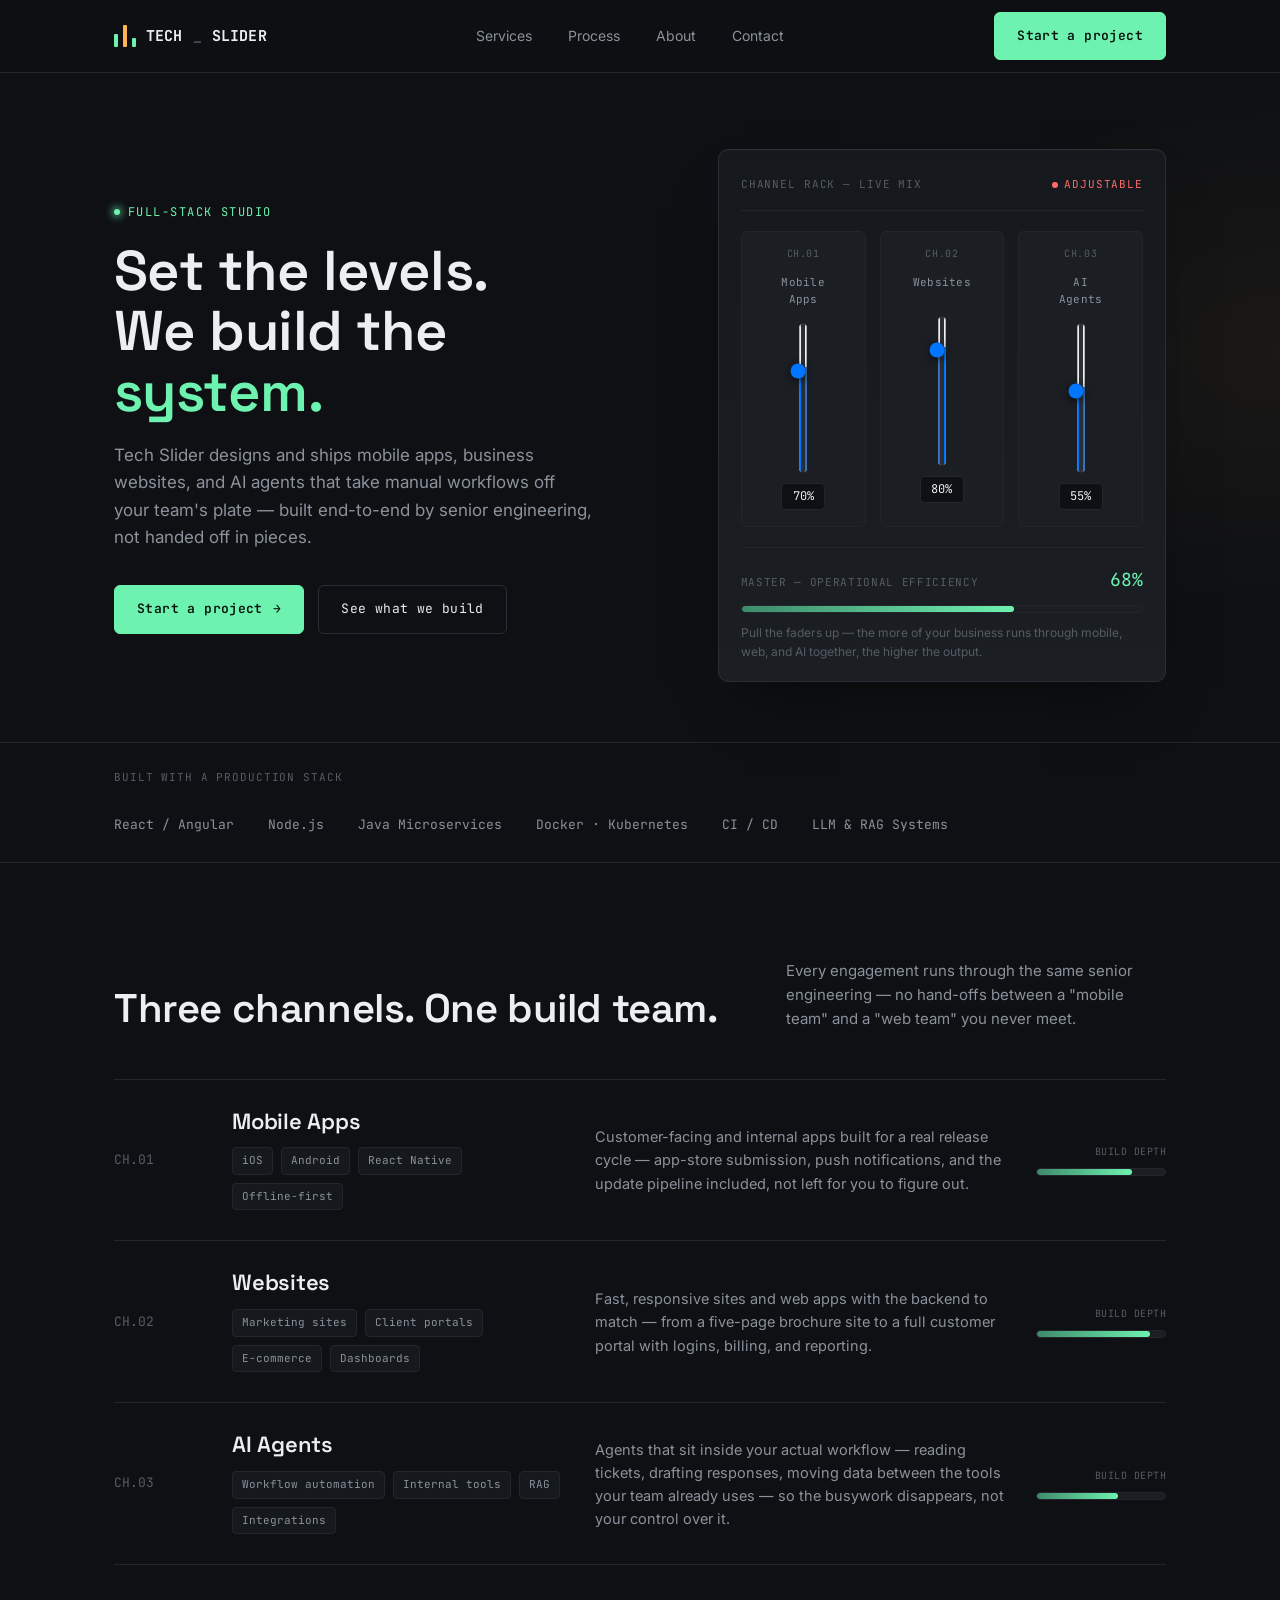
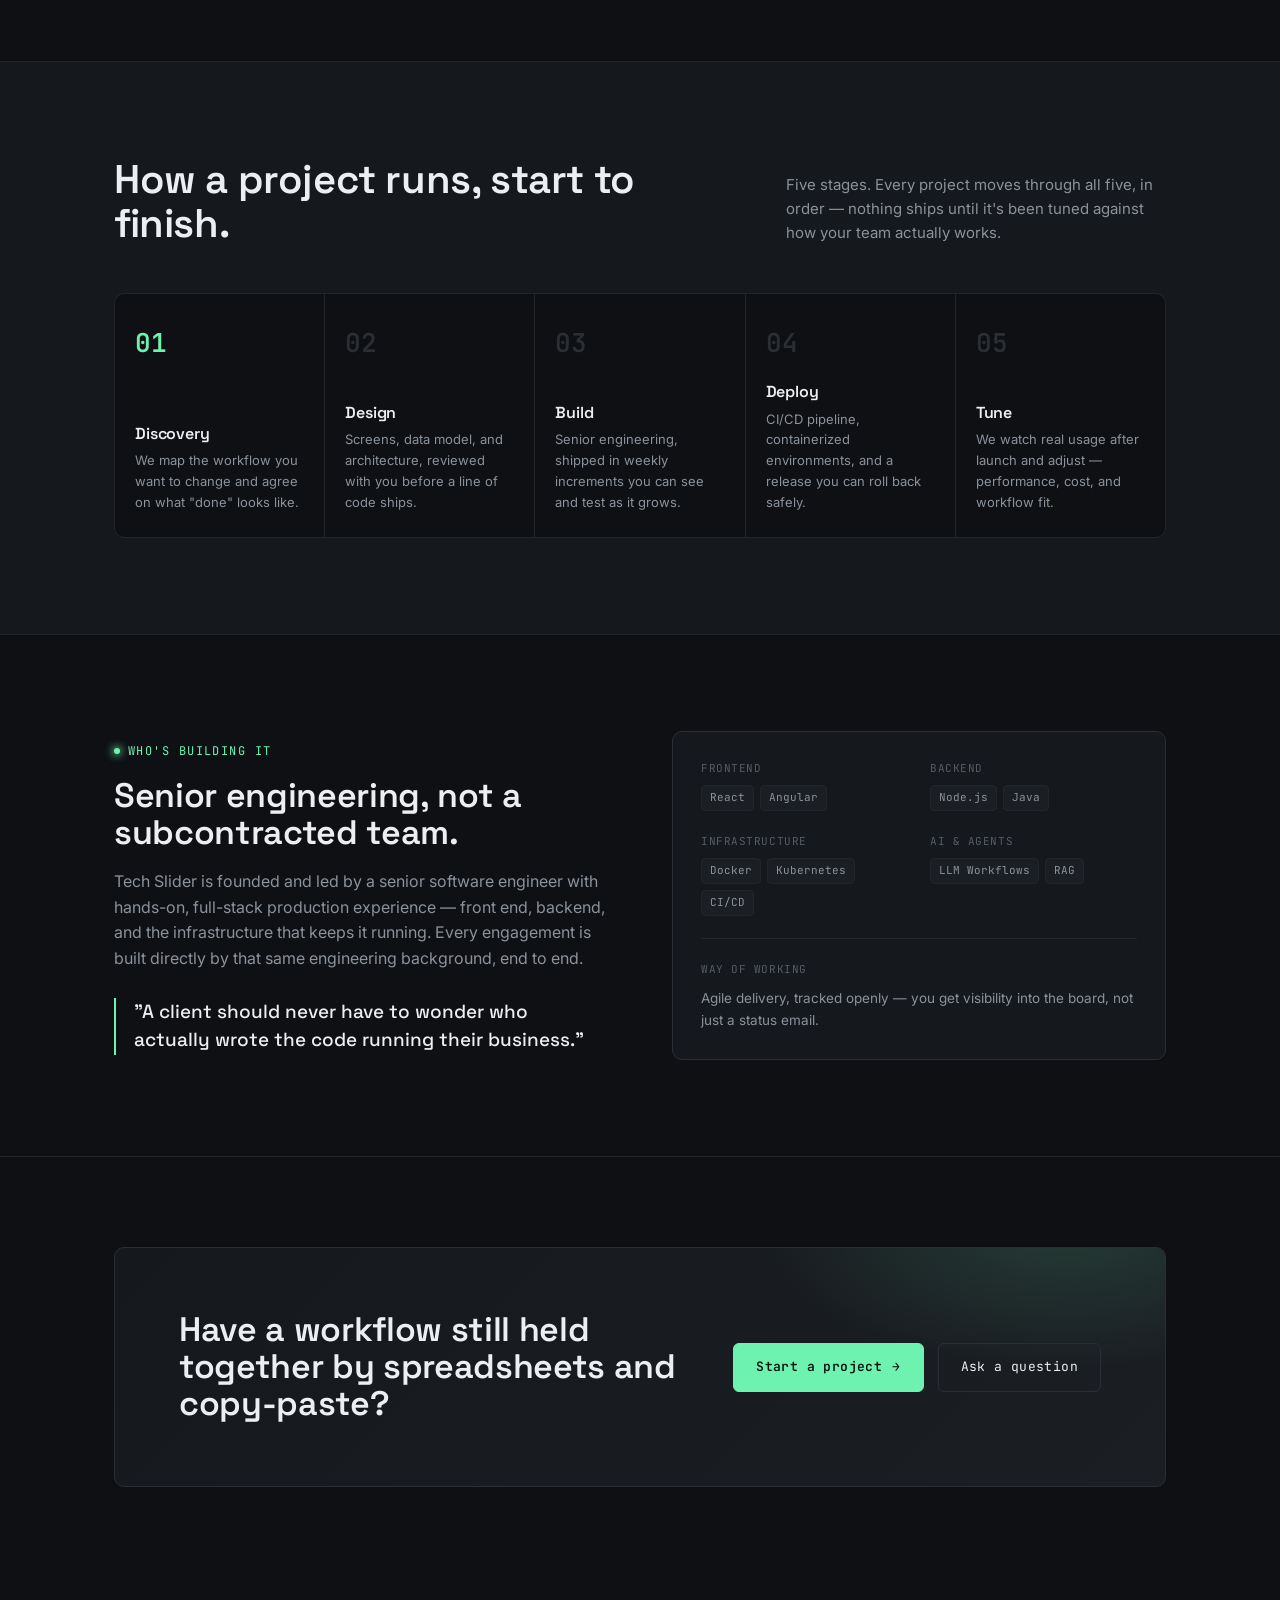
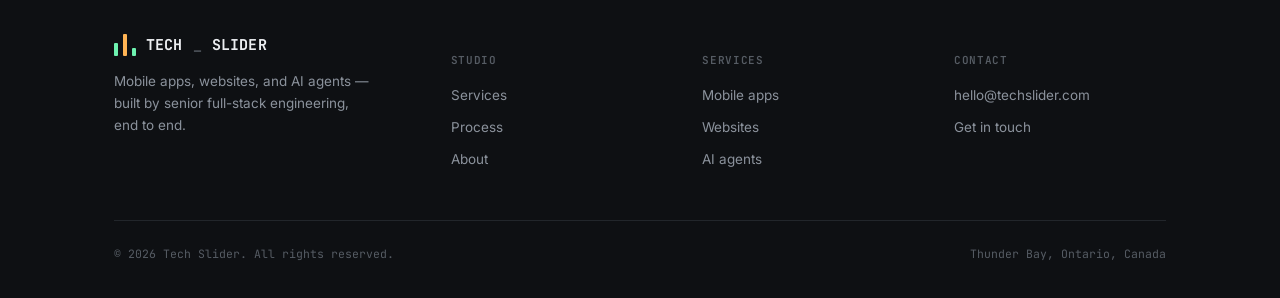
==== index.html @ cacb7ee8 "update web" ====
<!DOCTYPE html>
<html lang="en">
<head>
<meta charset="UTF-8">
<meta name="viewport" content="width=device-width, initial-scale=1.0">
<title>Tech Slider — Mobile Apps, Websites &amp; AI Agents</title>
<meta name="description" content="Tech Slider builds mobile apps, business websites, and AI agents that automate real workflows. Founded and led by a senior full-stack engineer.">
<link rel="preconnect" href="https://fonts.googleapis.com">
<link href="https://fonts.googleapis.com/css2?family=Space+Grotesk:wght@500;600;700&family=Inter:wght@400;500;600&family=JetBrains+Mono:wght@400;500;600;700&display=swap" rel="stylesheet">
<link rel="stylesheet" href="styles.css">
</head>
<body>

<nav class="nav">
  <div class="wrap">
    <a href="index.html" class="logo">
      <span class="mark"><span></span><span></span><span></span></span>
      TECH<span class="dim">_</span>SLIDER
    </a>
    <div class="nav-links">
      <a href="#services">Services</a>
      <a href="#process">Process</a>
      <a href="#founder">About</a>
      <a href="contact.html">Contact</a>
    </div>
    <div class="nav-right">
      <a href="contact.html" class="btn btn-primary">Start a project</a>
      <button class="nav-toggle" aria-label="Open menu">
        <svg width="18" height="18" viewBox="0 0 18 18" fill="none"><path d="M2 5h14M2 9h14M2 13h14" stroke="currentColor" stroke-width="1.6" stroke-linecap="round"/></svg>
      </button>
    </div>
  </div>
</nav>

<header class="hero">
  <div class="wrap">
    <div class="hero-copy">
      <span class="eyebrow">Full-stack studio</span>
      <h1>Set the levels.<br>We build the <span class="accent">system.</span></h1>
      <p class="lede">Tech Slider designs and ships mobile apps, business websites, and AI agents that take manual workflows off your team's plate — built end-to-end by senior engineering, not handed off in pieces.</p>
      <div class="hero-actions">
        <a href="contact.html" class="btn btn-primary">Start a project <span class="arrow">→</span></a>
        <a href="#services" class="btn btn-ghost">See what we build</a>
      </div>
    </div>

    <div class="console" id="console">
      <div class="console-head">
        <span>Channel Rack — Live Mix</span>
        <span class="rec">Adjustable</span>
      </div>
      <div class="channels">
        <div class="channel">
          <span class="ch-num">CH.01</span>
          <span class="ch-name">Mobile<br>Apps</span>
          <div class="fader-track">
            <input type="range" min="0" max="100" value="70" orient="vertical" data-channel="mobile" aria-label="Mobile apps level">
          </div>
          <span class="ch-readout" data-readout="mobile">70%</span>
        </div>
        <div class="channel">
          <span class="ch-num">CH.02</span>
          <span class="ch-name">Websites</span>
          <div class="fader-track">
            <input type="range" min="0" max="100" value="80" orient="vertical" data-channel="web" aria-label="Websites level">
          </div>
          <span class="ch-readout" data-readout="web">80%</span>
        </div>
        <div class="channel">
          <span class="ch-num">CH.03</span>
          <span class="ch-name">AI<br>Agents</span>
          <div class="fader-track">
            <input type="range" min="0" max="100" value="55" orient="vertical" data-channel="ai" aria-label="AI agents level">
          </div>
          <span class="ch-readout" data-readout="ai">55%</span>
        </div>
      </div>
      <div class="master">
        <div class="master-row">
          <span>Master — Operational Efficiency</span>
          <span class="val" id="master-val">68%</span>
        </div>
        <div class="meter"><div class="meter-fill" id="master-fill" style="width:68%"></div></div>
        <p class="master-caption">Pull the faders up — the more of your business runs through mobile, web, and AI together, the higher the output.</p>
      </div>
    </div>
  </div>
</header>

<div class="strip">
  <div class="wrap">
    <span class="strip-label">Built with a production stack</span>
    <div class="strip-items">
      <span>React / Angular</span>
      <span>Node.js</span>
      <span>Java Microservices</span>
      <span>Docker · Kubernetes</span>
      <span>CI / CD</span>
      <span>LLM &amp; RAG Systems</span>
    </div>
  </div>
</div>

<section class="services" id="services">
  <div class="wrap">
    <div class="section-head">
      <h2>Three channels. One build team.</h2>
      <p class="desc">Every engagement runs through the same senior engineering — no hand-offs between a "mobile team" and a "web team" you never meet.</p>
    </div>

    <div class="strip-list">
      <div class="svc">
        <span class="svc-num">CH.01</span>
        <div class="svc-main">
          <h3>Mobile Apps</h3>
          <div class="tags">
            <span>iOS</span><span>Android</span><span>React Native</span><span>Offline-first</span>
          </div>
        </div>
        <p class="svc-desc">Customer-facing and internal apps built for a real release cycle — app-store submission, push notifications, and the update pipeline included, not left for you to figure out.</p>
        <div class="svc-meter">
          <span class="m-label">Build depth</span>
          <div class="meter"><div class="meter-fill" style="width:74%"></div></div>
        </div>
      </div>

      <div class="svc">
        <span class="svc-num">CH.02</span>
        <div class="svc-main">
          <h3>Websites</h3>
          <div class="tags">
            <span>Marketing sites</span><span>Client portals</span><span>E-commerce</span><span>Dashboards</span>
          </div>
        </div>
        <p class="svc-desc">Fast, responsive sites and web apps with the backend to match — from a five-page brochure site to a full customer portal with logins, billing, and reporting.</p>
        <div class="svc-meter">
          <span class="m-label">Build depth</span>
          <div class="meter"><div class="meter-fill" style="width:88%"></div></div>
        </div>
      </div>

      <div class="svc">
        <span class="svc-num">CH.03</span>
        <div class="svc-main">
          <h3>AI Agents</h3>
          <div class="tags">
            <span>Workflow automation</span><span>Internal tools</span><span>RAG</span><span>Integrations</span>
          </div>
        </div>
        <p class="svc-desc">Agents that sit inside your actual workflow — reading tickets, drafting responses, moving data between the tools your team already uses — so the busywork disappears, not your control over it.</p>
        <div class="svc-meter">
          <span class="m-label">Build depth</span>
          <div class="meter"><div class="meter-fill" style="width:63%"></div></div>
        </div>
      </div>
    </div>
  </div>
</section>

<section class="process" id="process">
  <div class="wrap">
    <div class="section-head">
      <h2>How a project runs, start to finish.</h2>
      <p class="desc">Five stages. Every project moves through all five, in order — nothing ships until it's been tuned against how your team actually works.</p>
    </div>
    <div class="steps">
      <div class="step is-current">
        <span class="step-num">01</span>
        <div>
          <h4>Discovery</h4>
          <p>We map the workflow you want to change and agree on what "done" looks like.</p>
        </div>
      </div>
      <div class="step">
        <span class="step-num">02</span>
        <div>
          <h4>Design</h4>
          <p>Screens, data model, and architecture, reviewed with you before a line of code ships.</p>
        </div>
      </div>
      <div class="step">
        <span class="step-num">03</span>
        <div>
          <h4>Build</h4>
          <p>Senior engineering, shipped in weekly increments you can see and test as it grows.</p>
        </div>
      </div>
      <div class="step">
        <span class="step-num">04</span>
        <div>
          <h4>Deploy</h4>
          <p>CI/CD pipeline, containerized environments, and a release you can roll back safely.</p>
        </div>
      </div>
      <div class="step">
        <span class="step-num">05</span>
        <div>
          <h4>Tune</h4>
          <p>We watch real usage after launch and adjust — performance, cost, and workflow fit.</p>
        </div>
      </div>
    </div>
  </div>
</section>

<section class="founder" id="founder">
  <div class="wrap">
    <div class="founder-copy">
      <span class="eyebrow">Who's building it</span>
      <h2>Senior engineering, not a subcontracted team.</h2>
      <p class="lede">Tech Slider is founded and led by a senior software engineer with hands-on, full-stack production experience — front end, backend, and the infrastructure that keeps it running. Every engagement is built directly by that same engineering background, end to end.</p>
      <p class="quote">"A client should never have to wonder who actually wrote the code running their business."</p>
    </div>
    <div class="founder-card">
      <div class="grid-stats">
        <div>
          <div class="stat-label">Frontend</div>
          <div class="stat-tags"><span>React</span><span>Angular</span></div>
        </div>
        <div>
          <div class="stat-label">Backend</div>
          <div class="stat-tags"><span>Node.js</span><span>Java</span></div>
        </div>
        <div>
          <div class="stat-label">Infrastructure</div>
          <div class="stat-tags"><span>Docker</span><span>Kubernetes</span><span>CI/CD</span></div>
        </div>
        <div>
          <div class="stat-label">AI &amp; Agents</div>
          <div class="stat-tags"><span>LLM Workflows</span><span>RAG</span></div>
        </div>
      </div>
      <hr>
      <div class="stat-label" style="margin-bottom:10px;">Way of working</div>
      <p style="font-size:13.5px;">Agile delivery, tracked openly — you get visibility into the board, not just a status email.</p>
    </div>
  </div>
</section>

<section class="cta-band">
  <div class="wrap">
    <div class="cta-panel">
      <h2>Have a workflow still held together by spreadsheets and copy-paste?</h2>
      <div class="actions">
        <a href="contact.html" class="btn btn-primary">Start a project <span class="arrow">→</span></a>
        <a href="contact.html#faq" class="btn btn-ghost">Ask a question</a>
      </div>
    </div>
  </div>
</section>

<footer>
  <div class="wrap">
    <div class="foot-top">
      <div class="foot-brand">
        <a href="index.html" class="logo">
          <span class="mark"><span></span><span></span><span></span></span>
          TECH<span class="dim">_</span>SLIDER
        </a>
        <p>Mobile apps, websites, and AI agents — built by senior full-stack engineering, end to end.</p>
      </div>
      <div class="foot-col">
        <h5>Studio</h5>
        <a href="#services">Services</a>
        <a href="#process">Process</a>
        <a href="#founder">About</a>
      </div>
      <div class="foot-col">
        <h5>Services</h5>
        <a href="#services">Mobile apps</a>
        <a href="#services">Websites</a>
        <a href="#services">AI agents</a>
      </div>
      <div class="foot-col">
        <h5>Contact</h5>
        <a href="mailto:hello@techslider.com">hello@techslider.com</a>
        <a href="contact.html">Get in touch</a>
      </div>
    </div>
    <div class="foot-bottom">
      <span>© <span id="year">2026</span> Tech Slider. All rights reserved.</span>
      <span>Thunder Bay, Ontario, Canada</span>
    </div>
  </div>
</footer>

<script src="script.js"></script>
</body>
</html>
---- styles.css ----
/* ==========================================================================
   TECH SLIDER — design tokens
   Concept: a mixing console. The company name is taken literally — every
   section reads like a channel strip on a hardware mixer, with faders,
   meters, and channel numbers standing in for services and process steps.
   ========================================================================== */

:root {
  /* color */
  --ink:        #0E1013;   /* page background */
  --panel:      #15181C;   /* raised panel background */
  --panel-2:    #1B1F24;   /* deeper inset panel */
  --line:       #2B2F35;   /* hairline dividers */
  --line-soft:  #22262B;
  --text:       #ECEEF1;   /* primary text */
  --text-muted: #8B929C;   /* secondary text */
  --text-faint: #565C64;   /* tertiary / labels */
  --signal:     #6EF2B0;   /* mint signal-green — primary accent */
  --signal-dim: #3E8A6B;
  --amber:      #FFB454;   /* secondary accent — warm signal */
  --red-peak:   #FF6B6B;   /* peak / alert accent, used sparingly */

  /* type */
  --font-display: 'Space Grotesk', 'Arial Narrow', sans-serif;
  --font-body:    'Inter', -apple-system, BlinkMacSystemFont, sans-serif;
  --font-mono:    'JetBrains Mono', 'SFMono-Regular', Consolas, monospace;

  /* layout */
  --max: 1180px;
  --edge: clamp(20px, 5vw, 64px);
  --radius: 10px;
  --radius-sm: 6px;
}

@media (prefers-reduced-motion: no-preference) {
  :root { --transition-base: 220ms cubic-bezier(.4,0,.2,1); }
}
@media (prefers-reduced-motion: reduce) {
  :root { --transition-base: 0ms; }
}

* { box-sizing: border-box; }
html { scroll-behavior: smooth; }
@media (prefers-reduced-motion: reduce) {
  html { scroll-behavior: auto; }
  *, *::before, *::after { animation-duration: 0.01ms !important; animation-iteration-count: 1 !important; transition-duration: 0.01ms !important; }
}

body {
  margin: 0;
  background: var(--ink);
  background-image:
    radial-gradient(ellipse 900px 500px at 15% -10%, rgba(110,242,176,0.06), transparent 60%),
    radial-gradient(ellipse 700px 500px at 100% 10%, rgba(255,180,84,0.05), transparent 55%);
  color: var(--text);
  font-family: var(--font-body);
  font-size: 16px;
  line-height: 1.6;
  -webkit-font-smoothing: antialiased;
}

img, svg { display: block; max-width: 100%; }
a { color: inherit; text-decoration: none; }
button { font: inherit; }

::selection { background: var(--signal); color: #06110C; }

:focus-visible {
  outline: 2px solid var(--signal);
  outline-offset: 3px;
  border-radius: 3px;
}

.wrap {
  max-width: var(--max);
  margin: 0 auto;
  padding-left: var(--edge);
  padding-right: var(--edge);
}

.eyebrow {
  font-family: var(--font-mono);
  font-size: 12px;
  letter-spacing: 0.12em;
  text-transform: uppercase;
  color: var(--signal);
  display: inline-flex;
  align-items: center;
  gap: 8px;
}
.eyebrow::before {
  content: "";
  width: 6px;
  height: 6px;
  border-radius: 50%;
  background: var(--signal);
  box-shadow: 0 0 8px 1px var(--signal);
}

h1, h2, h3, h4 {
  font-family: var(--font-display);
  font-weight: 600;
  letter-spacing: -0.01em;
  line-height: 1.08;
  margin: 0;
  color: var(--text);
}

p { margin: 0; color: var(--text-muted); }

.section-head {
  display: flex;
  flex-wrap: wrap;
  align-items: flex-end;
  justify-content: space-between;
  gap: 24px;
  margin-bottom: 48px;
}
.section-head h2 { font-size: clamp(28px, 4vw, 40px); max-width: 620px; }
.section-head .desc { max-width: 380px; font-size: 15px; }

/* ---- buttons ---- */
.btn {
  display: inline-flex;
  align-items: center;
  gap: 10px;
  font-family: var(--font-mono);
  font-size: 13px;
  letter-spacing: 0.03em;
  padding: 13px 22px;
  border-radius: var(--radius-sm);
  border: 1px solid var(--line);
  cursor: pointer;
  transition: border-color var(--transition-base), transform var(--transition-base), background var(--transition-base);
  white-space: nowrap;
}
.btn-primary {
  background: var(--signal);
  color: #06120C;
  border-color: var(--signal);
  font-weight: 600;
}
.btn-primary:hover { transform: translateY(-1px); box-shadow: 0 8px 24px -8px rgba(110,242,176,0.5); }
.btn-ghost {
  background: transparent;
  color: var(--text);
}
.btn-ghost:hover { border-color: var(--text-faint); background: var(--panel); }
.btn-ghost .arrow, .btn-primary .arrow { transition: transform var(--transition-base); }
.btn:hover .arrow { transform: translateX(3px); }

/* ==========================================================================
   NAV
   ========================================================================== */
.nav {
  position: sticky;
  top: 0;
  z-index: 50;
  background: rgba(14,16,19,0.82);
  backdrop-filter: blur(10px);
  border-bottom: 1px solid var(--line-soft);
}
.nav .wrap {
  display: flex;
  align-items: center;
  justify-content: space-between;
  height: 72px;
}
.logo {
  display: flex;
  align-items: center;
  gap: 10px;
  font-family: var(--font-mono);
  font-size: 15px;
  font-weight: 700;
  letter-spacing: 0.01em;
}
.logo .mark {
  width: 22px;
  height: 22px;
  position: relative;
}
.logo .mark span {
  position: absolute;
  bottom: 0;
  width: 4px;
  background: var(--signal);
  border-radius: 1px;
}
.logo .mark span:nth-child(1) { left: 0;  height: 60%; }
.logo .mark span:nth-child(2) { left: 9px; height: 100%; background: var(--amber); }
.logo .mark span:nth-child(3) { left: 18px; height: 40%; }
.logo .dim { color: var(--text-faint); font-weight: 500; }

.nav-links {
  display: flex;
  gap: 36px;
  font-size: 14px;
  color: var(--text-muted);
}
.nav-links a { transition: color var(--transition-base); position: relative; }
.nav-links a:hover, .nav-links a.active { color: var(--text); }
.nav-links a.active::after {
  content: "";
  position: absolute;
  left: 0; right: 0; bottom: -26px;
  height: 2px;
  background: var(--signal);
}
.nav-right { display: flex; align-items: center; gap: 20px; }
.nav-toggle {
  display: none;
  background: none;
  border: 1px solid var(--line);
  border-radius: var(--radius-sm);
  width: 40px; height: 40px;
  color: var(--text);
  align-items: center;
  justify-content: center;
}

@media (max-width: 860px) {
  .nav-links { display: none; }
  .nav-toggle { display: flex; }
}

/* ==========================================================================
   HERO / CONSOLE
   ========================================================================== */
.hero {
  padding: 76px 0 60px;
  border-bottom: 1px solid var(--line-soft);
}
.hero .wrap {
  display: grid;
  grid-template-columns: 1.1fr 0.9fr;
  gap: 56px;
  align-items: center;
}
.hero-copy h1 { font-size: clamp(34px, 5vw, 56px); margin-top: 18px; }
.hero-copy h1 .accent { color: var(--signal); }
.hero-copy .lede {
  margin-top: 20px;
  font-size: 17px;
  max-width: 480px;
}
.hero-actions {
  display: flex;
  gap: 14px;
  margin-top: 34px;
  flex-wrap: wrap;
}

/* console panel */
.console {
  background: linear-gradient(180deg, var(--panel), var(--panel-2));
  border: 1px solid var(--line);
  border-radius: var(--radius);
  padding: 26px 22px 20px;
  box-shadow: 0 30px 60px -30px rgba(0,0,0,0.6), inset 0 1px 0 rgba(255,255,255,0.03);
}
.console-head {
  display: flex;
  justify-content: space-between;
  align-items: center;
  font-family: var(--font-mono);
  font-size: 11px;
  letter-spacing: 0.08em;
  text-transform: uppercase;
  color: var(--text-faint);
  padding-bottom: 16px;
  margin-bottom: 20px;
  border-bottom: 1px solid var(--line-soft);
}
.console-head .rec { display: flex; align-items: center; gap: 6px; color: var(--red-peak); }
.console-head .rec::before {
  content: "";
  width: 6px; height: 6px; border-radius: 50%;
  background: var(--red-peak);
  animation: pulse 1.6s ease-in-out infinite;
}
@keyframes pulse { 0%,100% { opacity: 1; } 50% { opacity: 0.25; } }

.channels {
  display: grid;
  grid-template-columns: repeat(3, 1fr);
  gap: 14px;
}
.channel {
  background: var(--panel-2);
  border: 1px solid var(--line-soft);
  border-radius: var(--radius-sm);
  padding: 14px 10px 16px;
  display: flex;
  flex-direction: column;
  align-items: center;
  gap: 12px;
}
.channel .ch-num {
  font-family: var(--font-mono);
  font-size: 10px;
  color: var(--text-faint);
  letter-spacing: 0.06em;
}
.channel .ch-name {
  font-family: var(--font-mono);
  font-size: 11px;
  text-align: center;
  color: var(--text-muted);
  min-height: 28px;
  letter-spacing: 0.02em;
}
.fader-track {
  position: relative;
  height: 150px;
  width: 34px;
  display: flex;
  justify-content: center;
}
.fader-track input[type="range"] {
  -webkit-appearance: slider-vertical;
  appearance: slider-vertical;
  writing-mode: vertical-lr;
  direction: rtl;
  width: 28px;
  height: 150px;
  background: transparent;
  cursor: ns-resize;
}
/* track */
.fader-track input[type="range"] {
  --tint: var(--signal);
}
.fader-track input[type="range"]::-webkit-slider-runnable-track {
  width: 4px;
  background: var(--line);
  border-radius: 3px;
}
.fader-track input[type="range"]::-webkit-slider-thumb {
  -webkit-appearance: none;
  width: 26px;
  height: 14px;
  border-radius: 3px;
  background: var(--tint);
  border: 1px solid rgba(0,0,0,0.3);
  box-shadow: 0 2px 6px rgba(0,0,0,0.5);
  margin-left: -11px;
  cursor: ns-resize;
}
.fader-track input[type="range"]::-moz-range-track {
  width: 4px;
  background: var(--line);
  border-radius: 3px;
}
.fader-track input[type="range"]::-moz-range-thumb {
  width: 26px;
  height: 14px;
  border-radius: 3px;
  background: var(--tint);
  border: 1px solid rgba(0,0,0,0.3);
  cursor: ns-resize;
}
.channel:nth-child(2) .fader-track input[type="range"] { --tint: var(--amber); }

.ch-readout {
  font-family: var(--font-mono);
  font-size: 12px;
  color: var(--text);
  background: var(--ink);
  border: 1px solid var(--line-soft);
  border-radius: 4px;
  padding: 3px 8px;
  min-width: 44px;
  text-align: center;
}

.master {
  margin-top: 20px;
  padding-top: 18px;
  border-top: 1px solid var(--line-soft);
}
.master-row {
  display: flex;
  justify-content: space-between;
  align-items: baseline;
  font-family: var(--font-mono);
  font-size: 11px;
  color: var(--text-faint);
  letter-spacing: 0.06em;
  text-transform: uppercase;
  margin-bottom: 10px;
}
.master-row .val {
  font-size: 18px;
  color: var(--signal);
  letter-spacing: 0;
}
.meter {
  height: 8px;
  border-radius: 4px;
  background: var(--panel-2);
  border: 1px solid var(--line-soft);
  overflow: hidden;
}
.meter-fill {
  height: 100%;
  border-radius: 4px;
  background: linear-gradient(90deg, var(--signal-dim), var(--signal));
  transition: width 160ms linear;
  width: 55%;
}
.master-caption {
  margin-top: 10px;
  font-size: 12px;
  color: var(--text-faint);
}

@media (max-width: 900px) {
  .hero .wrap { grid-template-columns: 1fr; }
  .console { max-width: 420px; margin: 0 auto; width: 100%; }
}

/* ==========================================================================
   LOGO / TRUST STRIP
   ========================================================================== */
.strip {
  padding: 26px 0;
  border-bottom: 1px solid var(--line-soft);
}
.strip .wrap {
  display: flex;
  flex-wrap: wrap;
  gap: 28px 40px;
  align-items: center;
  justify-content: space-between;
}
.strip-label {
  font-family: var(--font-mono);
  font-size: 11px;
  letter-spacing: 0.08em;
  text-transform: uppercase;
  color: var(--text-faint);
}
.strip-items {
  display: flex;
  gap: 34px;
  flex-wrap: wrap;
  font-family: var(--font-mono);
  font-size: 13px;
  color: var(--text-muted);
}
.strip-items span { white-space: nowrap; }

/* ==========================================================================
   SERVICES — channel strips
   ========================================================================== */
.services { padding: 96px 0; border-bottom: 1px solid var(--line-soft); }

.strip-list { display: flex; flex-direction: column; border-top: 1px solid var(--line-soft); }
.svc {
  display: grid;
  grid-template-columns: 90px 1.3fr 1.6fr 130px;
  gap: 28px;
  align-items: center;
  padding: 30px 0;
  border-bottom: 1px solid var(--line-soft);
  transition: background var(--transition-base);
}
.svc:hover { background: rgba(255,255,255,0.015); }
.svc-num { font-family: var(--font-mono); font-size: 13px; color: var(--text-faint); }
.svc-main h3 { font-size: 22px; margin-bottom: 8px; }
.svc-main .tags {
  display: flex; flex-wrap: wrap; gap: 8px; margin-top: 14px;
}
.svc-main .tags span {
  font-family: var(--font-mono);
  font-size: 11px;
  color: var(--text-muted);
  background: var(--panel);
  border: 1px solid var(--line-soft);
  padding: 4px 9px;
  border-radius: 4px;
}
.svc-desc { font-size: 14.5px; }
.svc-meter { display: flex; flex-direction: column; gap: 8px; align-items: flex-end; }
.svc-meter .meter { width: 100%; }
.svc-meter .m-label {
  font-family: var(--font-mono);
  font-size: 10px;
  color: var(--text-faint);
  letter-spacing: 0.05em;
  text-transform: uppercase;
}

@media (max-width: 780px) {
  .svc { grid-template-columns: 1fr; gap: 12px; }
  .svc-meter { align-items: flex-start; }
}

/* ==========================================================================
   PROCESS — legit numbered sequence
   ========================================================================== */
.process { padding: 96px 0; border-bottom: 1px solid var(--line-soft); background: var(--panel); }
.steps {
  display: grid;
  grid-template-columns: repeat(5, 1fr);
  gap: 1px;
  background: var(--line-soft);
  border: 1px solid var(--line-soft);
  border-radius: var(--radius);
  overflow: hidden;
}
.step {
  background: var(--ink);
  padding: 28px 20px 24px;
  min-height: 210px;
  display: flex;
  flex-direction: column;
  justify-content: space-between;
}
.step .step-num {
  font-family: var(--font-mono);
  font-size: 26px;
  color: var(--line);
  font-weight: 600;
}
.step h4 { font-size: 16px; margin-top: 20px; }
.step p { font-size: 13px; margin-top: 8px; }
.step.is-current .step-num { color: var(--signal); }

@media (max-width: 900px) {
  .steps { grid-template-columns: 1fr 1fr; }
}
@media (max-width: 560px) {
  .steps { grid-template-columns: 1fr; }
  .step { min-height: auto; }
}

/* ==========================================================================
   FOUNDER / ABOUT
   ========================================================================== */
.founder { padding: 96px 0; border-bottom: 1px solid var(--line-soft); }
.founder .wrap {
  display: grid;
  grid-template-columns: 1fr 1fr;
  gap: 64px;
  align-items: center;
}
.founder-copy h2 { font-size: clamp(26px, 3.4vw, 34px); margin-top: 16px; }
.founder-copy p.lede { font-size: 16px; margin-top: 18px; color: var(--text-muted); }
.founder-copy .quote {
  margin-top: 26px;
  padding-left: 18px;
  border-left: 2px solid var(--signal);
  font-family: var(--font-display);
  font-size: 19px;
  color: var(--text);
  font-weight: 500;
  line-height: 1.5;
}
.founder-card {
  background: var(--panel);
  border: 1px solid var(--line);
  border-radius: var(--radius);
  padding: 28px;
}
.founder-card .grid-stats {
  display: grid;
  grid-template-columns: 1fr 1fr;
  gap: 22px;
}
.stat-label {
  font-family: var(--font-mono);
  font-size: 11px;
  letter-spacing: 0.05em;
  text-transform: uppercase;
  color: var(--text-faint);
  margin-bottom: 8px;
}
.stat-tags { display: flex; flex-wrap: wrap; gap: 6px; }
.stat-tags span {
  font-family: var(--font-mono);
  font-size: 11px;
  color: var(--text-muted);
  background: var(--panel-2);
  border: 1px solid var(--line-soft);
  padding: 3px 8px;
  border-radius: 4px;
}
.founder-card hr { border: none; border-top: 1px solid var(--line-soft); margin: 22px 0; }

@media (max-width: 860px) {
  .founder .wrap { grid-template-columns: 1fr; }
}

/* ==========================================================================
   CTA BANNER
   ========================================================================== */
.cta-band { padding: 90px 0; }
.cta-panel {
  background: linear-gradient(135deg, var(--panel), var(--panel-2));
  border: 1px solid var(--line);
  border-radius: var(--radius);
  padding: clamp(32px, 6vw, 64px);
  display: flex;
  justify-content: space-between;
  align-items: center;
  gap: 32px;
  flex-wrap: wrap;
  position: relative;
  overflow: hidden;
}
.cta-panel::before {
  content: "";
  position: absolute;
  inset: 0;
  background: radial-gradient(500px 240px at 90% -10%, rgba(110,242,176,0.14), transparent 60%);
  pointer-events: none;
}
.cta-panel h2 { font-size: clamp(24px, 3.4vw, 34px); max-width: 520px; position: relative; }
.cta-panel .actions { display: flex; gap: 14px; position: relative; flex-wrap: wrap; }

/* ==========================================================================
   FOOTER
   ========================================================================== */
footer { padding: 56px 0 34px; }
.foot-top {
  display: grid;
  grid-template-columns: 1.4fr 1fr 1fr 1fr;
  gap: 40px;
  padding-bottom: 40px;
  border-bottom: 1px solid var(--line-soft);
}
.foot-brand p { margin-top: 14px; font-size: 13.5px; max-width: 260px; }
.foot-col h5 {
  font-family: var(--font-mono);
  font-size: 11px;
  letter-spacing: 0.06em;
  text-transform: uppercase;
  color: var(--text-faint);
  margin-bottom: 16px;
  font-weight: 600;
}
.foot-col a, .foot-col p {
  display: block;
  font-size: 13.5px;
  color: var(--text-muted);
  margin-bottom: 10px;
  transition: color var(--transition-base);
}
.foot-col a:hover { color: var(--signal); }
.foot-bottom {
  display: flex;
  justify-content: space-between;
  flex-wrap: wrap;
  gap: 12px;
  padding-top: 24px;
  font-family: var(--font-mono);
  font-size: 11.5px;
  color: var(--text-faint);
}

@media (max-width: 780px) {
  .foot-top { grid-template-columns: 1fr 1fr; }
}
@media (max-width: 480px) {
  .foot-top { grid-template-columns: 1fr; }
}

/* ==========================================================================
   CONTACT PAGE
   ========================================================================== */
.page-hero { padding: 64px 0 48px; border-bottom: 1px solid var(--line-soft); }
.page-hero h1 { font-size: clamp(32px, 5vw, 48px); margin-top: 16px; max-width: 640px; }
.page-hero p.lede { font-size: 16px; margin-top: 16px; max-width: 520px; }

.contact-grid {
  padding: 80px 0;
  display: grid;
  grid-template-columns: 0.85fr 1.15fr;
  gap: 56px;
}
@media (max-width: 900px) {
  .contact-grid { grid-template-columns: 1fr; }
}

.info-panel {
  background: var(--panel);
  border: 1px solid var(--line);
  border-radius: var(--radius);
  padding: 30px;
  height: fit-content;
}
.info-row {
  display: flex;
  gap: 16px;
  padding: 18px 0;
  border-bottom: 1px solid var(--line-soft);
}
.info-row:first-child { padding-top: 0; }
.info-row:last-child { border-bottom: none; padding-bottom: 0; }
.info-icon {
  width: 38px; height: 38px;
  flex: 0 0 auto;
  display: flex; align-items: center; justify-content: center;
  border: 1px solid var(--line-soft);
  border-radius: 8px;
  color: var(--signal);
  background: var(--panel-2);
}
.info-icon svg { width: 17px; height: 17px; }
.info-text .label {
  font-family: var(--font-mono);
  font-size: 10.5px;
  letter-spacing: 0.06em;
  text-transform: uppercase;
  color: var(--text-faint);
  margin-bottom: 4px;
}
.info-text .value { font-size: 14.5px; color: var(--text); }
.info-text .value a:hover { color: var(--signal); }
.info-text .sub { font-size: 12.5px; color: var(--text-faint); margin-top: 3px; }

.social-row { display: flex; gap: 10px; margin-top: 24px; }
.social-row a {
  width: 38px; height: 38px;
  border: 1px solid var(--line-soft);
  border-radius: 8px;
  display: flex; align-items: center; justify-content: center;
  color: var(--text-muted);
  transition: color var(--transition-base), border-color var(--transition-base);
}
.social-row a:hover { color: var(--signal); border-color: var(--signal-dim); }
.social-row svg { width: 16px; height: 16px; }

/* form */
.form-panel {
  background: var(--panel);
  border: 1px solid var(--line);
  border-radius: var(--radius);
  padding: 34px;
}
.form-panel .console-head { margin-bottom: 26px; }
.field-row { display: grid; grid-template-columns: 1fr 1fr; gap: 18px; }
.field { margin-bottom: 20px; }
.field label {
  display: block;
  font-family: var(--font-mono);
  font-size: 11px;
  letter-spacing: 0.05em;
  text-transform: uppercase;
  color: var(--text-faint);
  margin-bottom: 9px;
}
.field input, .field select, .field textarea {
  width: 100%;
  background: var(--panel-2);
  border: 1px solid var(--line-soft);
  border-radius: var(--radius-sm);
  padding: 12px 14px;
  color: var(--text);
  font-family: var(--font-body);
  font-size: 14.5px;
  transition: border-color var(--transition-base);
}
.field select { appearance: none; background-image: url("data:image/svg+xml;utf8,<svg xmlns='http://www.w3.org/2000/svg' width='10' height='6'><path d='M0 0l5 6 5-6z' fill='%238B929C'/></svg>"); background-repeat: no-repeat; background-position: right 14px center; }
.field input:focus, .field select:focus, .field textarea:focus {
  outline: none;
  border-color: var(--signal);
}
.field textarea { resize: vertical; min-height: 120px; }
.field-hint { font-size: 11.5px; color: var(--text-faint); margin-top: 7px; }

.chip-select { display: flex; flex-wrap: wrap; gap: 8px; }
.chip {
  font-family: var(--font-mono);
  font-size: 12px;
  padding: 8px 14px;
  border: 1px solid var(--line-soft);
  border-radius: 20px;
  color: var(--text-muted);
  cursor: pointer;
  transition: all var(--transition-base);
  background: var(--panel-2);
}
.chip input { position: absolute; opacity: 0; pointer-events: none; }
.chip.is-active, .chip:has(input:checked) {
  border-color: var(--signal);
  color: var(--signal);
  background: rgba(110,242,176,0.08);
}

.form-submit {
  width: 100%;
  justify-content: center;
  margin-top: 6px;
}
.form-note {
  margin-top: 14px;
  font-size: 12px;
  color: var(--text-faint);
  text-align: center;
}
.form-success {
  display: none;
  align-items: center;
  gap: 12px;
  padding: 16px 18px;
  border: 1px solid var(--signal-dim);
  background: rgba(110,242,176,0.07);
  border-radius: var(--radius-sm);
  margin-top: 18px;
  font-size: 13.5px;
  color: var(--signal);
}
.form-success.show { display: flex; }
.form-success svg { width: 18px; height: 18px; flex: none; }

/* hours + map-style panel */
.side-panels { display: grid; gap: 20px; margin-top: 20px; }
.mini-panel {
  background: var(--panel);
  border: 1px solid var(--line);
  border-radius: var(--radius);
  padding: 24px;
}
.hours-row {
  display: flex; justify-content: space-between;
  font-size: 13.5px;
  padding: 9px 0;
  border-bottom: 1px solid var(--line-soft);
  color: var(--text-muted);
}
.hours-row:last-child { border-bottom: none; }
.hours-row .day { color: var(--text); }
.hours-row.today .day { color: var(--signal); }

.locale-panel {
  position: relative;
  overflow: hidden;
  min-height: 180px;
  display: flex;
  align-items: flex-end;
}
.locale-grid {
  position: absolute; inset: 0;
  background-image:
    linear-gradient(var(--line-soft) 1px, transparent 1px),
    linear-gradient(90deg, var(--line-soft) 1px, transparent 1px);
  background-size: 26px 26px;
  opacity: 0.5;
}
.locale-pin {
  position: absolute;
  top: 40%; left: 46%;
  width: 12px; height: 12px;
  border-radius: 50%;
  background: var(--signal);
  box-shadow: 0 0 0 4px rgba(110,242,176,0.18), 0 0 0 10px rgba(110,242,176,0.08);
}
.locale-panel .info-text { position: relative; z-index: 1; }

/* FAQ mini */
.faq-band { padding: 0 0 96px; }
.faq-list { border-top: 1px solid var(--line-soft); }
.faq-item { border-bottom: 1px solid var(--line-soft); }
.faq-q {
  width: 100%;
  display: flex;
  justify-content: space-between;
  align-items: center;
  padding: 22px 0;
  background: none;
  border: none;
  color: var(--text);
  font-family: var(--font-display);
  font-size: 16.5px;
  text-align: left;
  cursor: pointer;
}
.faq-q .plus {
  font-family: var(--font-mono);
  color: var(--text-faint);
  font-size: 18px;
  transition: transform var(--transition-base);
  flex: none;
  margin-left: 20px;
}
.faq-item.open .faq-q .plus { transform: rotate(45deg); color: var(--signal); }
.faq-a {
  max-height: 0;
  overflow: hidden;
  transition: max-height var(--transition-base);
}
.faq-item.open .faq-a { max-height: 200px; }
.faq-a p { font-size: 14.5px; padding-bottom: 22px; max-width: 640px; }
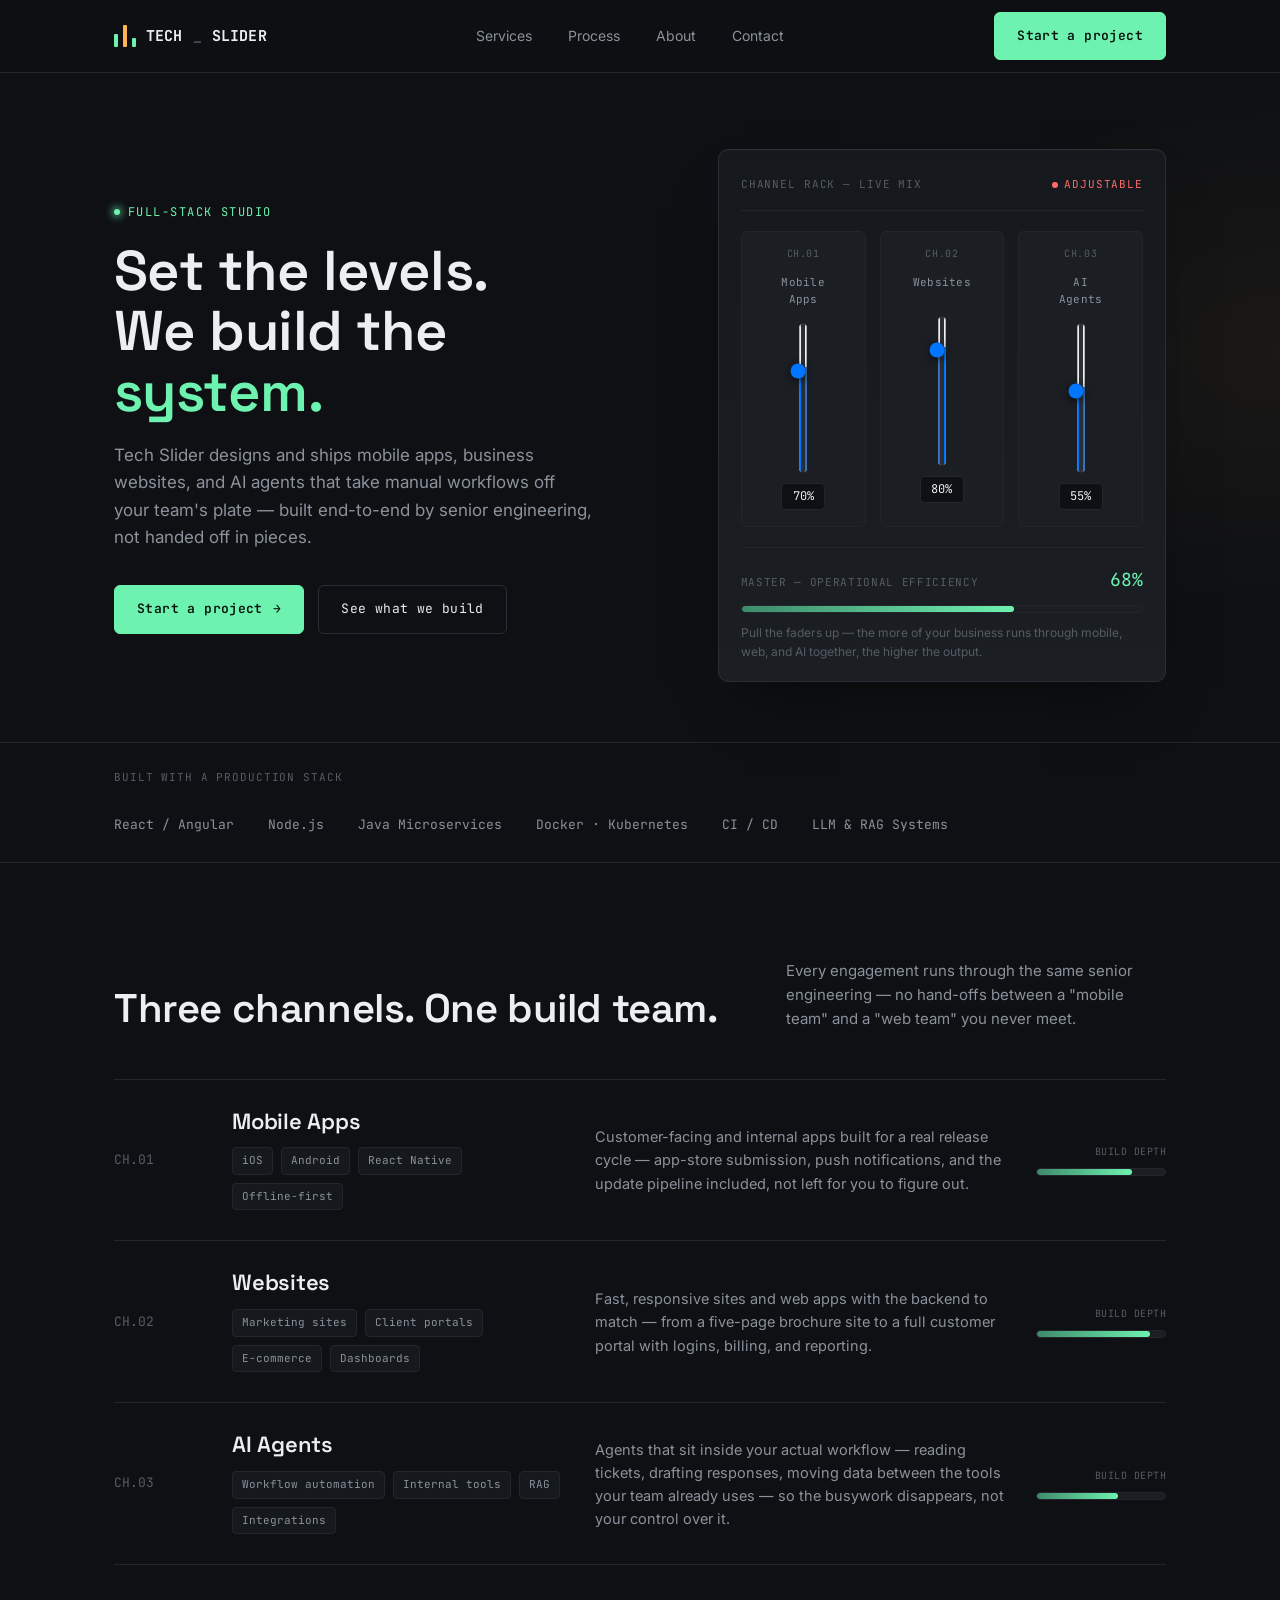
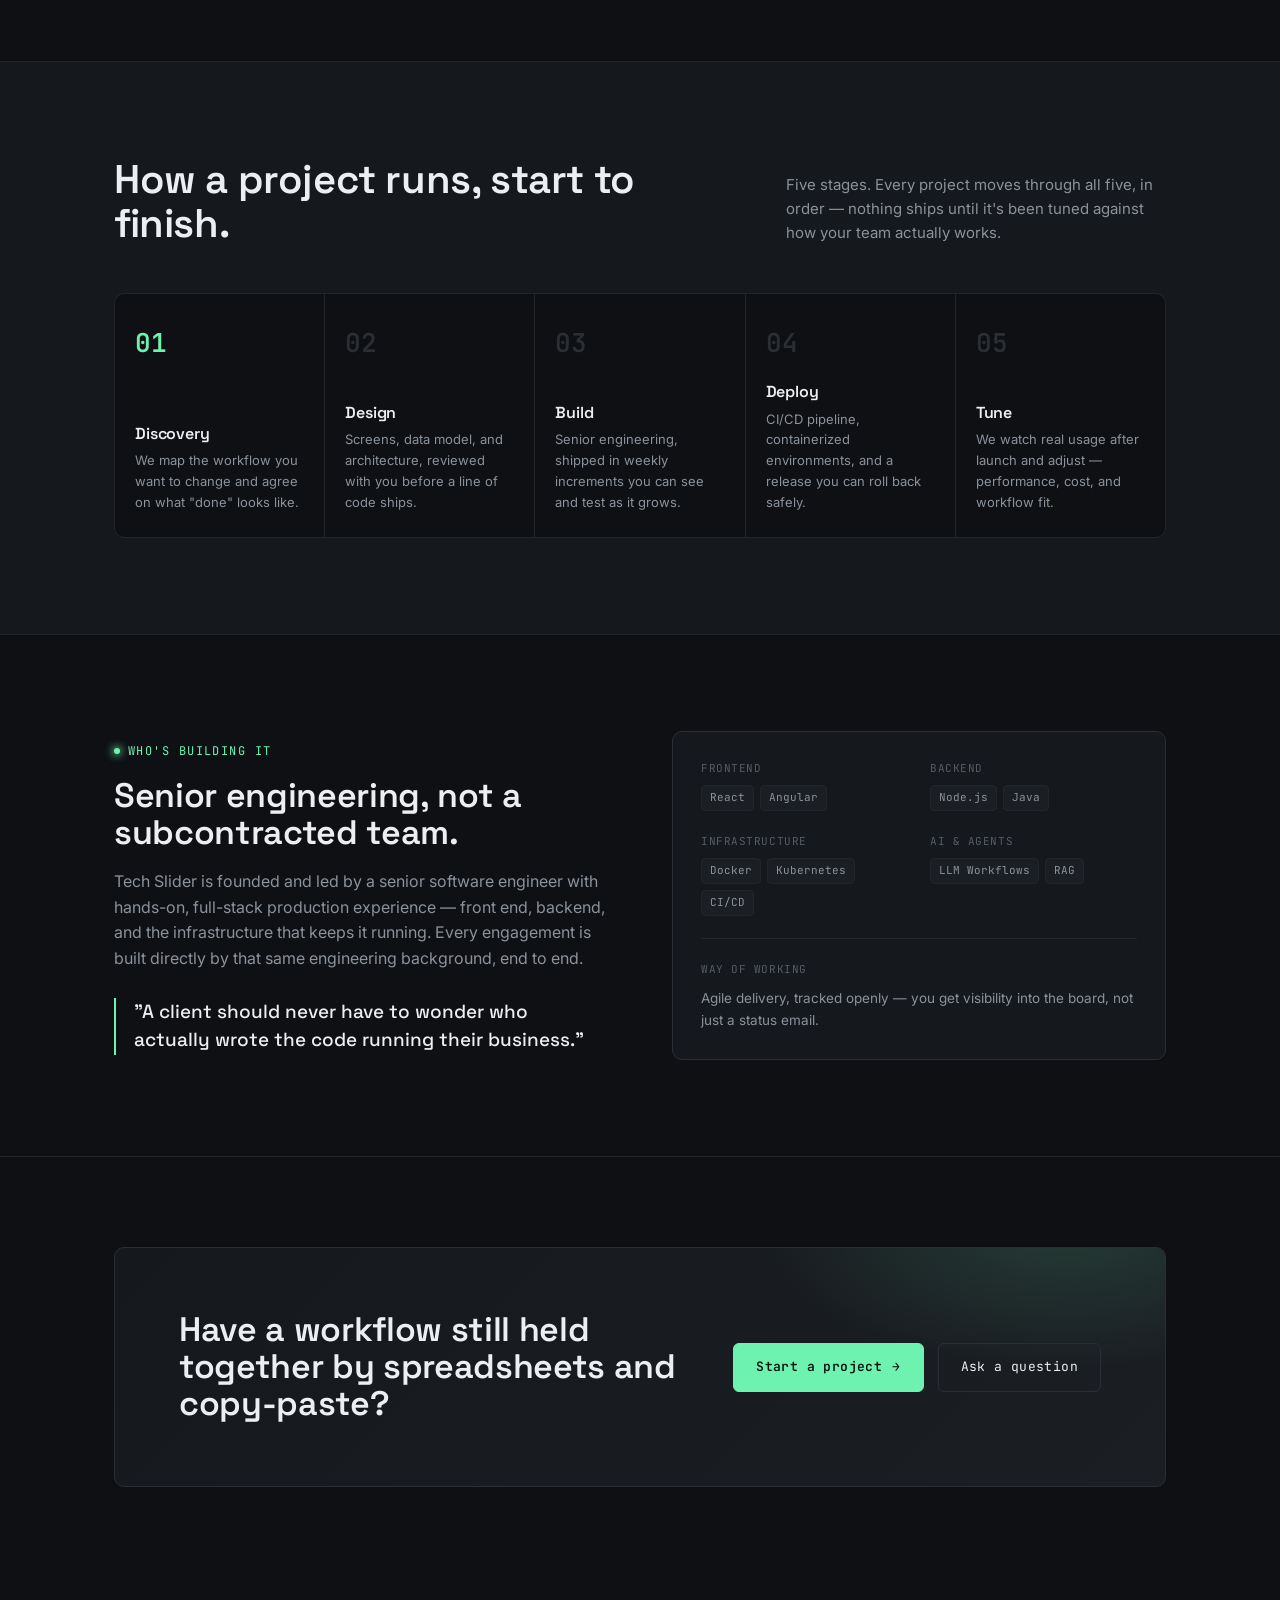
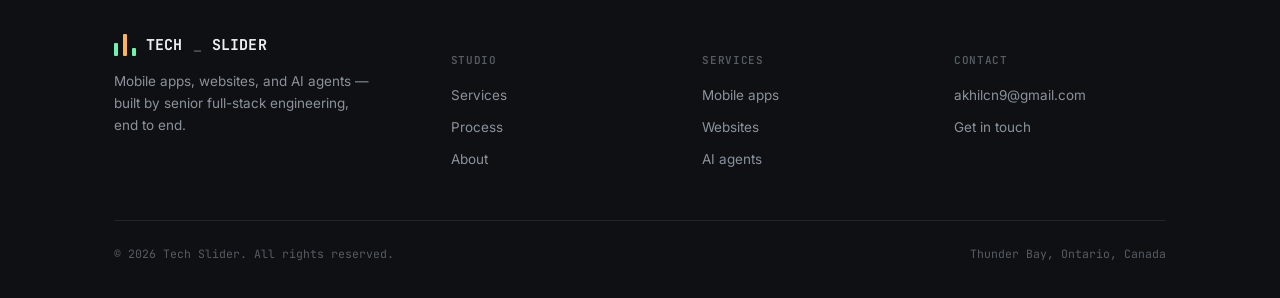
==== commit a17c8f16: "Update contact email in footer" ====
--- a/index.html
+++ b/index.html
@@ -273,7 +273,7 @@
       </div>
       <div class="foot-col">
         <h5>Contact</h5>
-        <a href="mailto:hello@techslider.com">hello@techslider.com</a>
+        <a href="mailto:akhilcn9@gmail.com">akhilcn9@gmail.com</a>
         <a href="contact.html">Get in touch</a>
       </div>
     </div>
